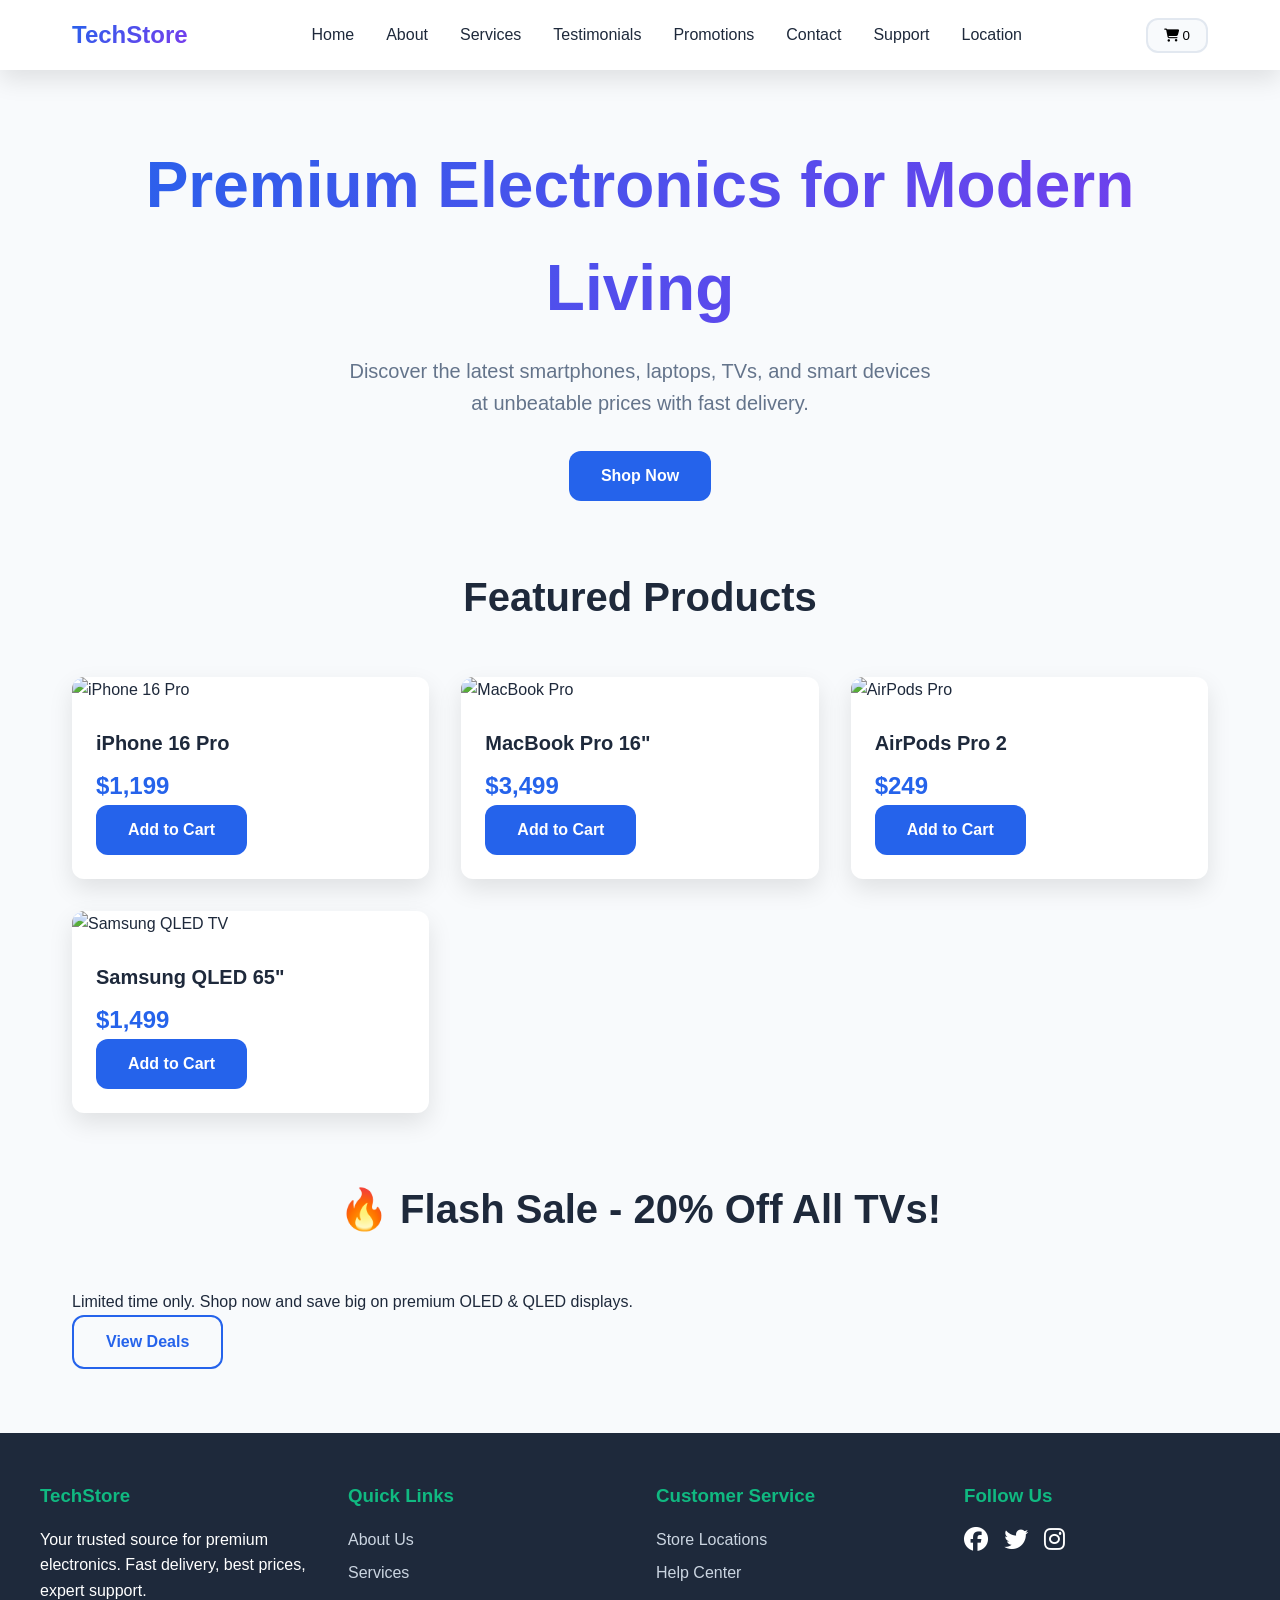
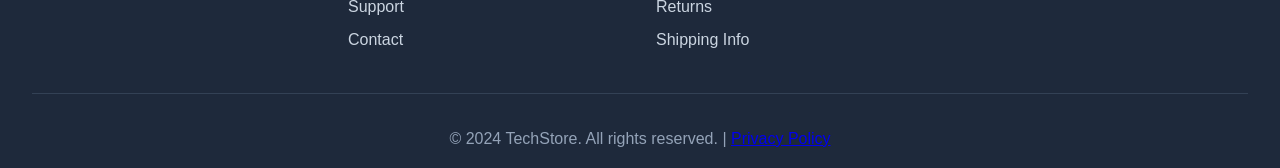
==== index.html @ f22c635d "Upload ecommerce_project" ====
<!DOCTYPE html>
<html lang="en">
<head>
  <meta charset="UTF-8">
  <meta name="viewport" content="width=device-width, initial-scale=1.0">
  <title>TechStore - Premium Electronics | Home</title>
  <link rel="stylesheet" href="style.css">
  <link rel="stylesheet" href="https://cdnjs.cloudflare.com/ajax/libs/font-awesome/6.4.0/css/all.min.css">
</head>
<body>
  <!-- Header -->
  <header class="header">
    <nav class="nav">
      <div class="logo">TechStore</div>
      <ul class="nav-links">
        <li><a href="index.html" class="nav-link active">Home</a></li>
        <li><a href="about.html">About</a></li>
        <li><a href="services.html">Services</a></li>
        <li><a href="testimonials.html">Testimonials</a></li>
        <li><a href="promo.html">Promotions</a></li>
        <li><a href="contact.html">Contact</a></li>
        <li><a href="support.html">Support</a></li>
        <li><a href="location.html">Location</a></li>
      </ul>
      <button class="cart-btn" id="cartBtn">
        <i class="fas fa-shopping-cart"></i> <span id="cartCount">0</span>
      </button>
    </nav>
  </header>

  <!-- Hero Section -->
  <section class="hero">
    <h1>Premium Electronics for Modern Living</h1>
    <p>Discover the latest smartphones, laptops, TVs, and smart devices at unbeatable prices with fast delivery.</p>
    <button class="btn" onclick="scrollToProducts()">Shop Now</button>
  </section>

  <!-- Featured Products -->
  <section class="section" id="products">
    <h2>Featured Products</h2>
    <div class="products-grid">
      <div class="product-card">
        <img src="https://images.unsplash.com/photo-1632661676712-b1c9559ef4e5?w=400&fit=crop" alt="iPhone 16 Pro" class="product-image">
        <div class="product-info">
          <h3 class="product-title">iPhone 16 Pro</h3>
          <div class="product-price">$1,199</div>
          <button class="btn">Add to Cart</button>
        </div>
      </div>
      <div class="product-card">
        <img src="https://images.unsplash.com/photo-1517336714731-489689fd1ca8?w=400&fit=crop" alt="MacBook Pro" class="product-image">
        <div class="product-info">
          <h3 class="product-title">MacBook Pro 16"</h3>
          <div class="product-price">$3,499</div>
          <button class="btn">Add to Cart</button>
        </div>
      </div>
      <div class="product-card">
        <img src="https://images.unsplash.com/photo-1579567939583-4add9ba4b9a8?w=400&fit=crop" alt="AirPods Pro" class="product-image">
        <div class="product-info">
          <h3 class="product-title">AirPods Pro 2</h3>
          <div class="product-price">$249</div>
          <button class="btn">Add to Cart</button>
        </div>
      </div>
      <div class="product-card">
        <img src="https://images.unsplash.com/photo-1593924313217-84f0e910db10?w=400&fit=crop" alt="Samsung QLED TV" class="product-image">
        <div class="product-info">
          <h3 class="product-title">Samsung QLED 65"</h3>
          <div class="product-price">$1,499</div>
          <button class="btn">Add to Cart</button>
        </div>
      </div>
    </div>
  </section>

  <!-- Promo Banner -->
  <section class="section promo-banner">
    <h2>🔥 Flash Sale - 20% Off All TVs!</h2>
    <p>Limited time only. Shop now and save big on premium OLED & QLED displays.</p>
    <button class="btn btn-secondary">View Deals</button>
  </section>

  <!-- Footer -->
  <footer class="footer">
    <div class="footer-content">
      <div class="footer-section">
        <h3>TechStore</h3>
        <p>Your trusted source for premium electronics. Fast delivery, best prices, expert support.</p>
      </div>
      <div class="footer-section">
        <h3>Quick Links</h3>
        <a href="about.html">About Us</a>
        <a href="services.html">Services</a>
        <a href="support.html">Support</a>
        <a href="contact.html">Contact</a>
      </div>
      <div class="footer-section">
        <h3>Customer Service</h3>
        <a href="location.html">Store Locations</a>
        <a href="support.html">Help Center</a>
        <a href="#">Returns</a>
        <a href="#">Shipping Info</a>
      </div>
      <div class="footer-section">
        <h3>Follow Us</h3>
        <div style="display: flex; gap: 1rem; margin-top: 1rem;">
          <i class="fab fa-facebook" style="font-size: 1.5rem; cursor: pointer;"></i>
          <i class="fab fa-twitter" style="font-size: 1.5rem; cursor: pointer;"></i>
          <i class="fab fa-instagram" style="font-size: 1.5rem; cursor: pointer;"></i>
        </div>
      </div>
    </div>
    <div class="footer-bottom">
      <p>&copy; 2024 TechStore. All rights reserved. | <a href="privacy.html">Privacy Policy</a></p>
    </div>
  </footer>

  <!-- Cart Modal -->
  <div id="cartModal" style="display: none; position: fixed; top: 0; left: 0; width: 100%; height: 100%; background: rgba(0,0,0,0.5); z-index: 1000;">
    <div style="background: white; margin: 10% auto; padding: 2rem; border-radius: 12px; max-width: 500px; max-height: 70vh; overflow-y: auto;">
      <h3>Shopping Cart (<span id="modalCartCount">0</span>)</h3>
      <div id="cartItems"></div>
      <div style="margin-top: 1rem; text-align: right;">
        <button class="btn" onclick="checkout()">Checkout</button>
        <button class="btn btn-secondary" onclick="closeCart()">Close</button>
      </div>
    </div>
  </div>

  <script src="script.js"></script>
</body>
</html>
---- style.css ----
/* Global Ecommerce Styles - Electronics Theme */

:root {
  --primary: #2563eb;
  --secondary: #7c3aed;
  --accent: #10b981;
  --dark: #1e293b;
  --light: #f8fafc;
  --gray: #64748b;
  --border: #e2e8f0;
  --shadow: 0 10px 25px rgba(0,0,0,0.1);
  --radius: 12px;
  --font-primary: 'Inter', -apple-system, sans-serif;
}

* {
  margin: 0;
  padding: 0;
  box-sizing: border-box;
}

body {
  font-family: var(--font-primary);
  line-height: 1.6;
  color: var(--dark);
  background: var(--light);
}

/* Header */
.header {
  background: white;
  box-shadow: var(--shadow);
  position: sticky;
  top: 0;
  z-index: 100;
}

.nav {
  max-width: 1200px;
  margin: 0 auto;
  padding: 1rem 2rem;
  display: flex;
  justify-content: space-between;
  align-items: center;
}

.logo {
  font-size: 1.5rem;
  font-weight: 800;
  background: linear-gradient(135deg, var(--primary), var(--secondary));
  -webkit-background-clip: text;
  background-clip: text;
  -webkit-text-fill-color: transparent;
}

.nav-links {
  display: flex;
  list-style: none;
  gap: 2rem;
}

.nav-links a {
  text-decoration: none;
  color: var(--dark);
  font-weight: 500;
  transition: color 0.3s;
}

.nav-links a:hover {
  color: var(--primary);
}

.cart-btn {
  background: var(--light);
  border: 2px solid var(--border);
  padding: 0.5rem 1rem;
  border-radius: var(--radius);
  cursor: pointer;
  transition: all 0.3s;
}

.cart-btn:hover {
  background: var(--primary);
  color: white;
  border-color: var(--primary);
}

/* Hero Section */
.hero {
  max-width: 1200px;
  margin: 4rem auto;
  padding: 0 2rem;
  text-align: center;
}

.hero h1 {
  font-size: clamp(2.5rem, 5vw, 4rem);
  margin-bottom: 1rem;
  background: linear-gradient(135deg, var(--primary), var(--secondary));
  -webkit-background-clip: text;
  background-clip: text;
  -webkit-text-fill-color: transparent;
}

.hero p {
  font-size: 1.25rem;
  color: var(--gray);
  max-width: 600px;
  margin: 0 auto 2rem;
}

/* Sections */
.section {
  max-width: 1200px;
  margin: 4rem auto;
  padding: 0 2rem;
}

.section h2 {
  font-size: 2.5rem;
  text-align: center;
  margin-bottom: 3rem;
  color: var(--dark);
}

/* Product Grid */
.products-grid {
  display: grid;
  grid-template-columns: repeat(auto-fit, minmax(300px, 1fr));
  gap: 2rem;
}

.product-card {
  background: white;
  border-radius: var(--radius);
  overflow: hidden;
  box-shadow: var(--shadow);
  transition: transform 0.3s, box-shadow 0.3s;
}

.product-card:hover {
  transform: translateY(-10px);
  box-shadow: 0 20px 40px rgba(0,0,0,0.15);
}

.product-image {
  width: 100%;
  height: 200px;
  object-fit: cover;
}

.product-info {
  padding: 1.5rem;
}

.product-title {
  font-size: 1.25rem;
  font-weight: 600;
  margin-bottom: 0.5rem;
}

.product-price {
  font-size: 1.5rem;
  font-weight: 700;
  color: var(--primary);
}

/* Image Slider */
.slider {
  position: relative;
  max-width: 800px;
  margin: 2rem auto;
  overflow: hidden;
  border-radius: var(--radius);
}

.slide {
  display: none;
  width: 100%;
}

.slide.active {
  display: block;
}

.slider-nav {
  position: absolute;
  top: 50%;
  transform: translateY(-50%);
  background: rgba(255,255,255,0.8);
  border: none;
  padding: 1rem;
  cursor: pointer;
  font-size: 1.5rem;
  border-radius: 50%;
}

.prev { left: 1rem; }
.next { right: 1rem; }

/* Forms */
.form-group {
  margin-bottom: 1.5rem;
}

.form-group label {
  display: block;
  margin-bottom: 0.5rem;
  font-weight: 500;
}

.form-group input,
.form-group textarea,
.form-group select {
  width: 100%;
  padding: 1rem;
  border: 2px solid var(--border);
  border-radius: var(--radius);
  font-size: 1rem;
  transition: border-color 0.3s;
}

.form-group input:focus,
.form-group textarea:focus,
.form-group select:focus {
  outline: none;
  border-color: var(--primary);
}

.btn {
  background: var(--primary);
  color: white;
  padding: 1rem 2rem;
  border: none;
  border-radius: var(--radius);
  font-size: 1rem;
  font-weight: 600;
  cursor: pointer;
  transition: background 0.3s;
}

.btn:hover {
  background: #1d4ed8;
}

.btn-secondary {
  background: transparent;
  color: var(--primary);
  border: 2px solid var(--primary);
}

.btn-secondary:hover {
  background: var(--primary);
  color: white;
}

/* Admin Dashboard */
.admin-panel {
  max-width: 1000px;
  margin: 2rem auto;
  padding: 2rem;
  background: white;
  border-radius: var(--radius);
  box-shadow: var(--shadow);
}

.notification-panel {
  position: fixed;
  top: 1rem;
  right: 1rem;
  background: white;
  padding: 1rem;
  border-radius: var(--radius);
  box-shadow: var(--shadow);
  display: flex;
  gap: 1rem;
}

.settings-grid {
  display: grid;
  grid-template-columns: repeat(auto-fit, minmax(300px, 1fr));
  gap: 2rem;
}

/* Footer */
.footer {
  background: var(--dark);
  color: white;
  padding: 3rem 2rem 1rem;
  margin-top: 4rem;
}

.footer-content {
  max-width: 1200px;
  margin: 0 auto;
  display: grid;
  grid-template-columns: repeat(auto-fit, minmax(250px, 1fr));
  gap: 2rem;
}

.footer-section h3 {
  margin-bottom: 1rem;
  color: var(--accent);
}

.footer-section a {
  color: #cbd5e1;
  text-decoration: none;
  display: block;
  margin-bottom: 0.5rem;
}

.footer-bottom {
  text-align: center;
  padding-top: 2rem;
  border-top: 1px solid #334155;
  margin-top: 2rem;
  color: #94a3b8;
}

/* Responsive */
@media (max-width: 768px) {
  .nav {
    flex-direction: column;
    gap: 1rem;
    padding: 1rem;
  }
  
  .nav-links {
    flex-wrap: wrap;
    justify-content: center;
    gap: 1rem;
  }
  
  .hero {
    margin: 2rem 1rem;
  }
  
  .section {
    margin: 2rem 1rem;
  }
}

/* Page Transitions */
.page {
  animation: fadeIn 0.5s ease-in;
}

@keyframes fadeIn {
  from { opacity: 0; transform: translateY(20px); }
  to { opacity: 1; transform: translateY(0); }
}
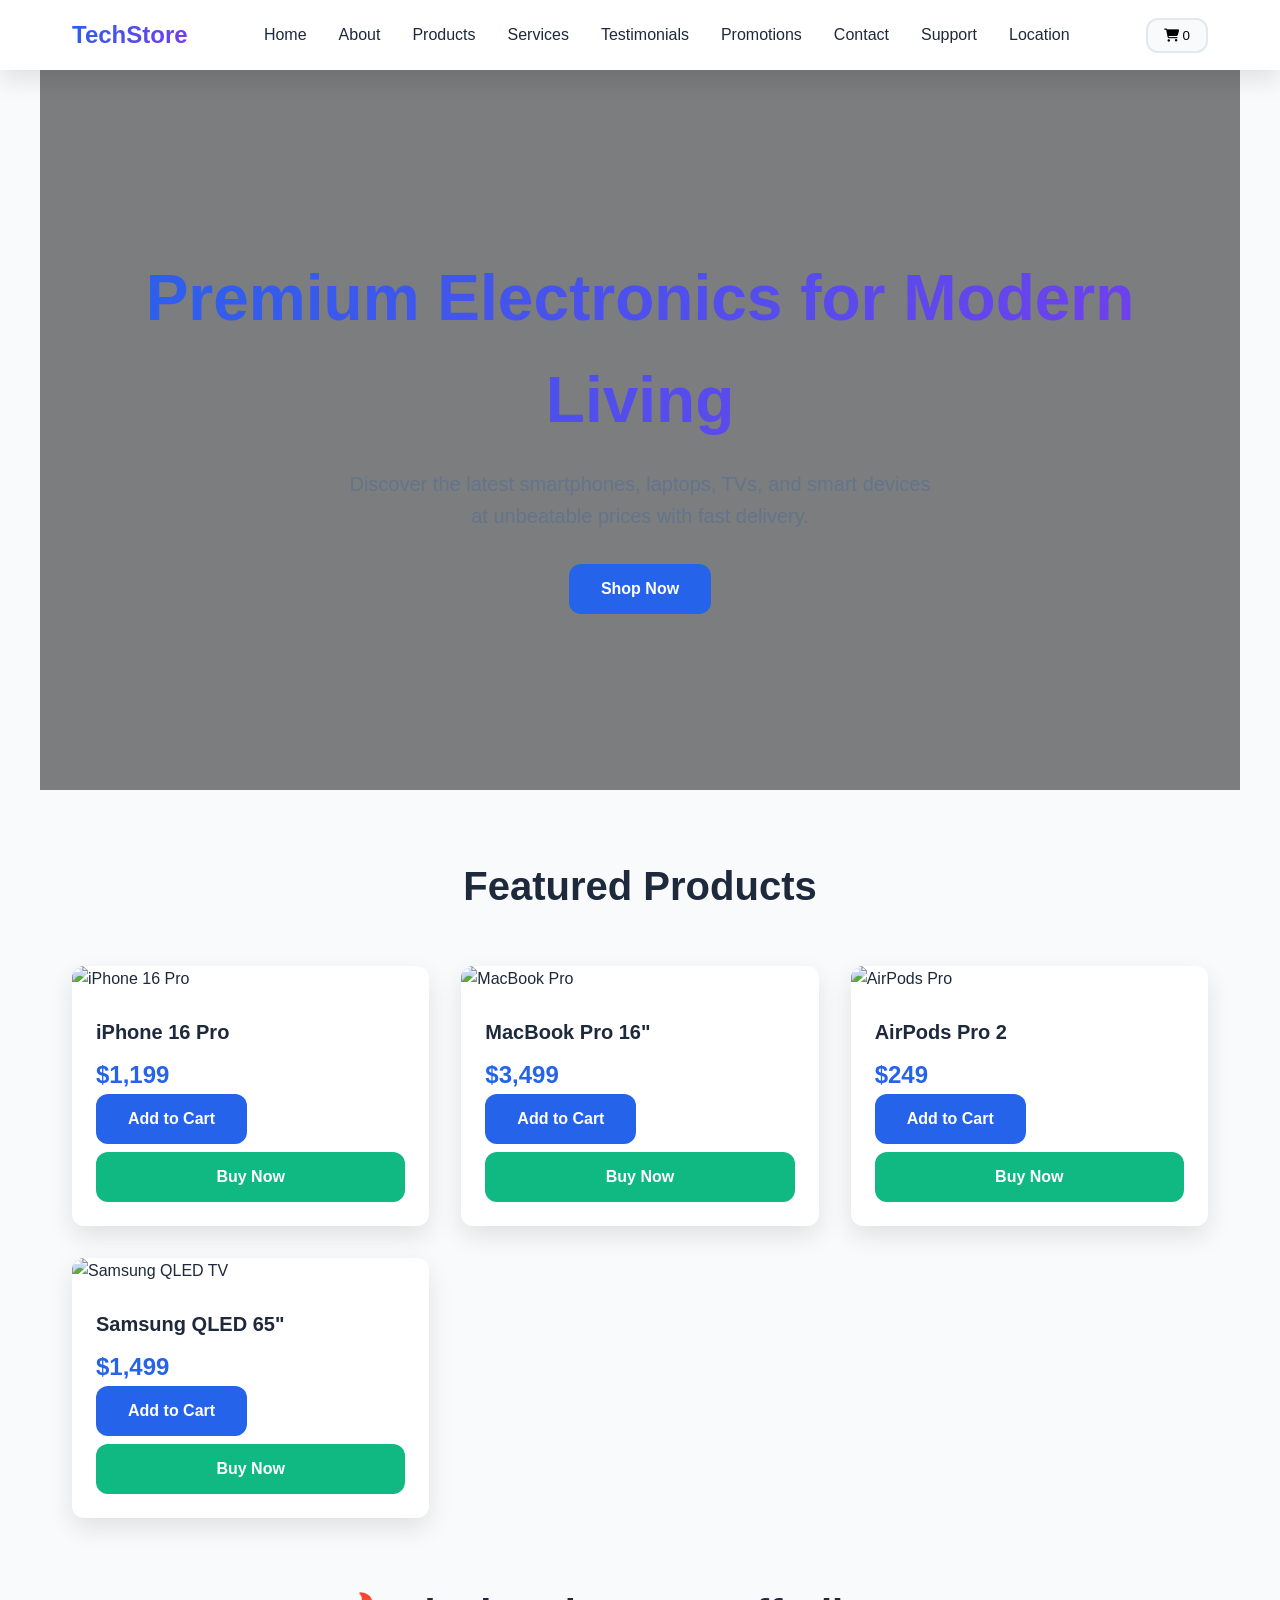
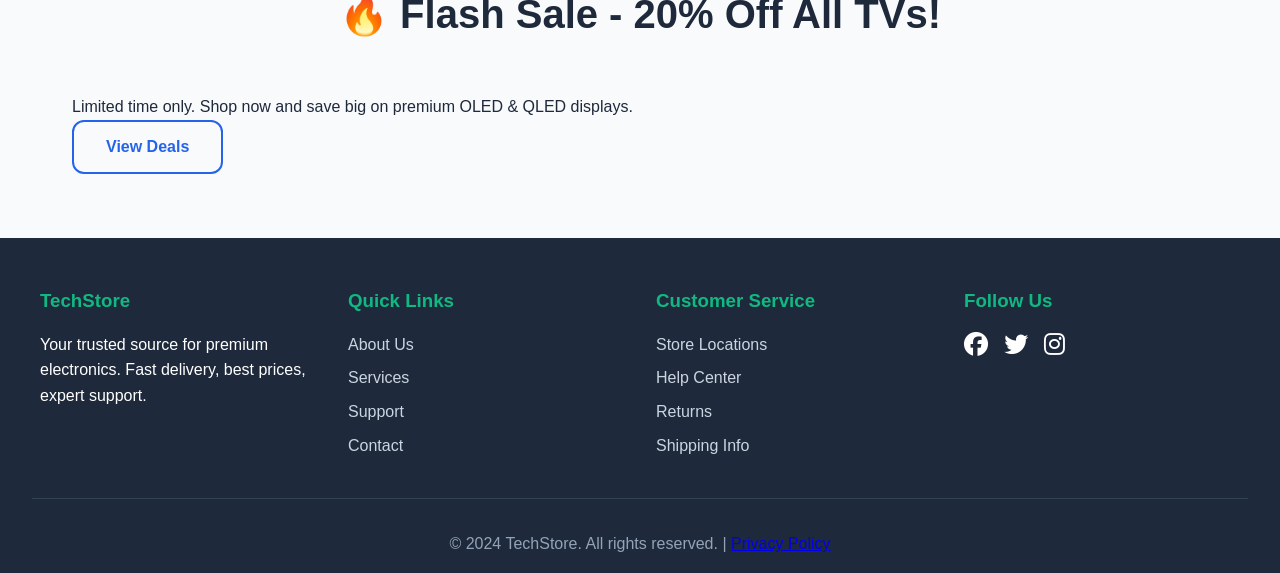
==== commit 851d97d0: "Updated project with new HTML files" ====
--- a/index.html
+++ b/index.html
@@ -15,6 +15,7 @@
       <ul class="nav-links">
         <li><a href="index.html" class="nav-link active">Home</a></li>
         <li><a href="about.html">About</a></li>
+        <li><a href="products.html">Products</a></li>
         <li><a href="services.html">Services</a></li>
         <li><a href="testimonials.html">Testimonials</a></li>
         <li><a href="promo.html">Promotions</a></li>
@@ -39,36 +40,40 @@
   <section class="section" id="products">
     <h2>Featured Products</h2>
     <div class="products-grid">
-      <div class="product-card">
+<div class="product-card" data-product-id="iphone-16-pro">
         <img src="https://images.unsplash.com/photo-1632661676712-b1c9559ef4e5?w=400&fit=crop" alt="iPhone 16 Pro" class="product-image">
         <div class="product-info">
           <h3 class="product-title">iPhone 16 Pro</h3>
           <div class="product-price">$1,199</div>
           <button class="btn">Add to Cart</button>
+          <button class="btn btn-buy-now">Buy Now</button>
         </div>
       </div>
-      <div class="product-card">
+<div class="product-card" data-product-id="macbook-pro-16">
         <img src="https://images.unsplash.com/photo-1517336714731-489689fd1ca8?w=400&fit=crop" alt="MacBook Pro" class="product-image">
         <div class="product-info">
           <h3 class="product-title">MacBook Pro 16"</h3>
           <div class="product-price">$3,499</div>
           <button class="btn">Add to Cart</button>
+          <button class="btn btn-buy-now">Buy Now</button>
         </div>
       </div>
-      <div class="product-card">
+<div class="product-card" data-product-id="airpods-pro-2">
         <img src="https://images.unsplash.com/photo-1579567939583-4add9ba4b9a8?w=400&fit=crop" alt="AirPods Pro" class="product-image">
         <div class="product-info">
           <h3 class="product-title">AirPods Pro 2</h3>
           <div class="product-price">$249</div>
           <button class="btn">Add to Cart</button>
+          <button class="btn btn-buy-now">Buy Now</button>
         </div>
       </div>
-      <div class="product-card">
+<div class="product-card" data-product-id="samsung-qled-65">
         <img src="https://images.unsplash.com/photo-1593924313217-84f0e910db10?w=400&fit=crop" alt="Samsung QLED TV" class="product-image">
         <div class="product-info">
           <h3 class="product-title">Samsung QLED 65"</h3>
           <div class="product-price">$1,499</div>
           <button class="btn">Add to Cart</button>
+          <button class="btn btn-buy-now">Buy Now</button>
         </div>
       </div>
     </div>
--- a/style.css
+++ b/style.css
@@ -87,10 +87,26 @@
 
 /* Hero Section */
 .hero {
+  min-height: 80vh;
+  background: linear-gradient(rgba(0,0,0,0.5), rgba(0,0,0,0.5)), url('https://images.unsplash.com/photo-1586023492125-27b2c045efd7?ixlib=rb-4.0.3&auto=format&fit=crop&w=2070&q=80');
+  background-size: cover;
+  background-position: center;
+  background-attachment: fixed;
+  display: flex;
+  flex-direction: column;
+  justify-content: center;
+  align-items: center;
+  text-align: center;
+  color: white;
   max-width: 1200px;
-  margin: 4rem auto;
-  padding: 0 2rem;
-  text-align: center;
+  margin: 0 auto;
+  padding: 2rem;
+}
+
+@media (max-width: 768px) {
+  .hero {
+    background-attachment: scroll;
+  }
 }
 
 .hero h1 {
@@ -239,6 +255,29 @@
   transition: background 0.3s;
 }
 
+.btn-buy-now {
+  background: var(--accent);
+  margin-top: 0.5rem;
+  width: 100%;
+}
+
+.btn-buy-now:hover {
+  background: #059669;
+}
+
+.product-card {
+  cursor: pointer;
+}
+
+.product-card {
+  cursor: pointer;
+}
+
+.product-info {
+  padding: 1.5rem;
+  position: relative;
+}
+
 .btn:hover {
   background: #1d4ed8;
 }
